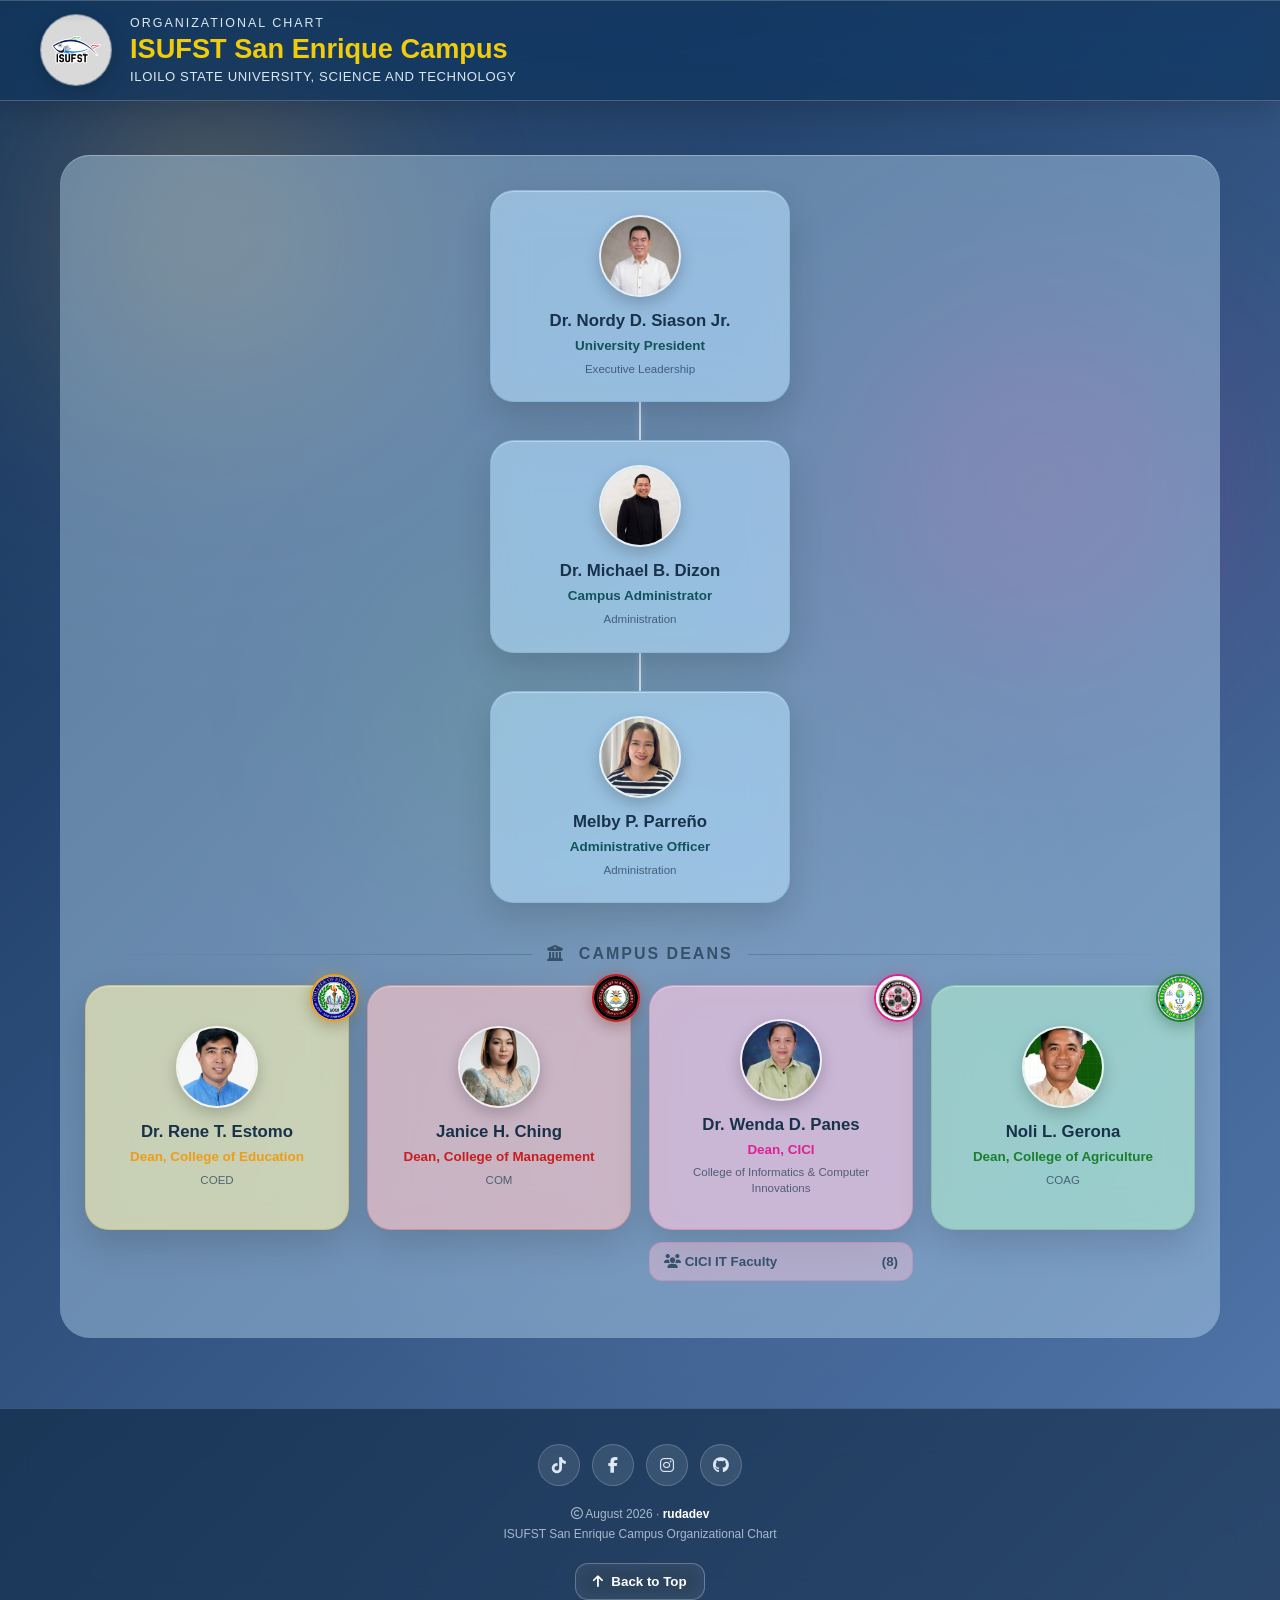
==== index.html @ d14c768d "first commit - campus leader" ====
<!DOCTYPE html>
<html lang="en">
<head>
    <meta charset="UTF-8">
    <meta name="viewport" content="width=device-width, initial-scale=1.0">

    <title>Organizational Chart | ISUFST San Enrique Campus</title>

    <!-- Font Awesome -->
    <link
        rel="stylesheet"
        href="https://cdnjs.cloudflare.com/ajax/libs/font-awesome/6.5.2/css/all.min.css"
    >

    <!-- Main Stylesheet -->
    <link rel="stylesheet" href="styles.css">
</head>

<body>

    <!-- =====================================================
         BACKGROUND AMBIENT BLOBS
    ====================================================== -->

    <div class="bg-blob blob-1"></div>
    <div class="bg-blob blob-2"></div>
    <div class="bg-blob blob-3"></div>


    <!-- =====================================================
         FIXED GLASS HEADER
    ====================================================== -->

    <header class="chart-header">

        <div class="header-brand">

            <div class="university-logo">

                <img
                    src="isufst_logo.jpeg"
                    alt="ISUFST Logo"
                    onerror="
                        this.style.display='none';
                        this.parentElement.classList.add('logo-placeholder');
                    "
                >

            </div>

            <div class="header-information">

                <div class="small-title">
                    Organizational Chart
                </div>

                <h1>
                    ISUFST San Enrique Campus
                </h1>

                <p>
                    ILOILO STATE UNIVERSITY, SCIENCE AND TECHNOLOGY
                </p>

            </div>

        </div>

    </header>


    <!-- =====================================================
         MAIN CONTENT
    ====================================================== -->

    <main class="container">

        <section class="organization">

            <!-- =================================================
                 UNIVERSITY PRESIDENT
            ================================================== -->

            <div class="person-level president-level">

                <article
                    class="person-card president-card"
                    data-theme="president"
                    data-name="Dr. Nordy D. Siason Jr."
                    data-role="University President"
                    data-dept="Executive Leadership"
                >

                    <div class="person-photo">

                        <img
                            src="university-president.webp"
                            alt="Dr. Nordy D. Siason Jr."
                        >

                    </div>

                    <div class="person-information">

                        <h2>
                            Dr. Nordy D. Siason Jr.
                        </h2>

                        <div class="person-role">
                            University President
                        </div>

                        <div class="person-department">
                            Executive Leadership
                        </div>

                    </div>

                </article>

            </div>


            <!-- CONNECTOR -->

            <div class="vertical-connector"></div>


            <!-- =================================================
                 CAMPUS ADMINISTRATOR
            ================================================== -->

            <div class="person-level">

                <article
                    class="person-card administration-card"
                    data-theme="admin"
                    data-name="Dr. Michael B. Dizon"
                    data-role="Campus Administrator"
                    data-dept="Administration"
                >

                    <div class="person-photo">

                        <img
                            src="campus-admin.webp"
                            alt="Dr. Michael B. Dizon"
                        >

                    </div>

                    <div class="person-information">

                        <h2>
                            Dr. Michael B. Dizon
                        </h2>

                        <div class="person-role">
                            Campus Administrator
                        </div>

                        <div class="person-department">
                            Administration
                        </div>

                    </div>

                </article>

            </div>


            <!-- CONNECTOR -->

            <div class="vertical-connector"></div>


            <!-- =================================================
                 ADMINISTRATIVE OFFICER
            ================================================== -->

            <div class="person-level">

                <article
                    class="person-card administration-card"
                    data-theme="admin"
                    data-name="Melby P. Parreño"
                    data-role="Administrative Officer"
                    data-dept="Administration"
                >

                    <div class="person-photo">

                        <img
                            src="admin-officer.jpg"
                            alt="Melby P. Parreño"
                        >

                    </div>

                    <div class="person-information">

                        <h2>
                            Melby P. Parreño
                        </h2>

                        <div class="person-role">
                            Administrative Officer
                        </div>

                        <div class="person-department">
                            Administration
                        </div>

                    </div>

                </article>

            </div>


            <!-- =================================================
                 CAMPUS DEANS TITLE
            ================================================== -->

            <div class="deans-title">

                <span></span>

                <h2>
                    <i class="fa-solid fa-building-columns"></i>
                    Campus Deans
                </h2>

                <span></span>

            </div>


            <!-- =================================================
                 DEANS GRID
            ================================================== -->

            <div class="deans-grid">


                <!-- =================================================
                     COED
                ================================================== -->

                <article
                    class="person-card dean-card theme-coed"
                    data-theme="coed"
                    data-name="Dr. Rene T. Estomo"
                    data-role="Dean, College of Education"
                    data-dept="COED"
                >

                    <div class="department-badge">

                        <img
                            src="COED.jpeg"
                            alt="COED"
                            onerror="
                                this.style.display='none';
                                this.parentElement.classList.add('badge-fallback');
                            "
                        >

                        <span>
                            COED
                        </span>

                    </div>


                    <div class="person-photo">

                        <img
                            src="coed-dean.jpg"
                            alt="Dr. Rene T. Estomo"
                        >

                    </div>


                    <div class="person-information">

                        <h2>
                            Dr. Rene T. Estomo
                        </h2>

                        <div class="person-role">
                            Dean, College of Education
                        </div>

                        <div class="person-department">
                            COED
                        </div>

                    </div>

                </article>


                <!-- =================================================
                     COM
                ================================================== -->

                <article
                    class="person-card dean-card theme-com"
                    data-theme="com"
                    data-name="Janice H. Ching"
                    data-role="Dean, College of Management"
                    data-dept="COM"
                >

                    <div class="department-badge">

                        <img
                            src="COM.jpg"
                            alt="COM"
                            onerror="
                                this.style.display='none';
                                this.parentElement.classList.add('badge-fallback');
                            "
                        >

                        <span>
                            COM
                        </span>

                    </div>


                    <div class="person-photo">

                        <img
                            src="com-dean.jpg"
                            alt="Janice H. Ching"
                        >

                    </div>


                    <div class="person-information">

                        <h2>
                            Janice H. Ching
                        </h2>

                        <div class="person-role">
                            Dean, College of Management
                        </div>

                        <div class="person-department">
                            COM
                        </div>

                    </div>

                </article>


                <!-- =================================================
                     CICI
                ================================================== -->

                <div class="cici-section">

                    <article
                        class="person-card dean-card theme-cici cici-card"
                        data-theme="cici"
                        data-name="Dr. Wenda D. Panes"
                        data-role="Dean, College of Informatics & Computer Innovations"
                        data-dept="CICI"
                    >

                        <div class="department-badge">

                            <img
                                src="CICI.jpg"
                                alt="CICI"
                                onerror="
                                    this.style.display='none';
                                    this.parentElement.classList.add('badge-fallback');
                                "
                            >

                            <span>
                                CICI
                            </span>

                        </div>


                        <div class="person-photo">

                            <img
                                src="cici-dean.webp"
                                alt="Dr. Wenda D. Panes"
                            >

                        </div>


                        <div class="person-information">

                            <h2>
                                Dr. Wenda D. Panes
                            </h2>

                            <div class="person-role">
                                Dean, CICI
                            </div>

                            <div class="person-department">
                                College of Informatics &amp; Computer Innovations
                            </div>

                        </div>

                    </article>


                    <!-- CICI FACULTY BUTTON -->

                    <button
                        class="toggle-faculty-btn"
                        type="button"
                        onclick="toggleFaculty()"
                        aria-expanded="false"
                    >

                        <span>
                            <i class="fa-solid fa-users"></i>
                            CICI IT Faculty
                        </span>

                        <strong>
                            (8)
                        </strong>

                    </button>


                    <!-- CICI FACULTY -->

                    <div
                        class="it-faculty-grid"
                        id="itFaculty"
                    >

                        <div class="faculty-cards">


                            <!-- FACULTY 1 -->

                            <article
                                class="faculty-card"
                                data-theme="cici"
                                data-name="Instr. Dave Allan Tagacay"
                                data-role="IT Instructor"
                                data-dept="CICI - Faculty"
                            >

                                <div class="faculty-photo">

                                    <img
                                        src="tagacay.webp"
                                        alt="Instr. Dave Allan Tagacay"
                                    >

                                </div>

                                <div>

                                    <h3>
                                        Instr. Dave Allan Tagacay
                                    </h3>

                                    <span>
                                        Faculty
                                    </span>

                                </div>

                            </article>


                            <!-- FACULTY 2 -->

                            <article
                                class="faculty-card"
                                data-theme="cici"
                                data-name="Dr. Analiza G. Alingalan"
                                data-role="IT Instructor"
                                data-dept="CICI - Faculty"
                            >

                                <div class="faculty-photo">

                                    <img
                                        src="analiza.webp"
                                        alt="Dr. Analiza G. Alingalan"
                                    >

                                </div>

                                <div>

                                    <h3>
                                        Dr. Analiza G. Alingalan
                                    </h3>

                                    <span>
                                        Faculty
                                    </span>

                                </div>

                            </article>


                            <!-- FACULTY 3 -->

                            <article
                                class="faculty-card"
                                data-theme="cici"
                                data-name="Dr. Wenna J. Bulnes"
                                data-role="IT Instructor"
                                data-dept="CICI - Faculty"
                            >

                                <div class="faculty-photo">

                                    <img
                                        src="bulnes.webp"
                                        alt="Dr. Wenna J. Bulnes"
                                    >

                                </div>

                                <div>

                                    <h3>
                                        Dr. Wenna J. Bulnes
                                    </h3>

                                    <span>
                                        Faculty
                                    </span>

                                </div>

                            </article>


                            <!-- FACULTY 4 -->

                            <article
                                class="faculty-card"
                                data-theme="cici"
                                data-name="Dr. Dythne P. Dacudao"
                                data-role="IT Instructor"
                                data-dept="CICI - Faculty"
                            >

                                <div class="faculty-photo">

                                    <img
                                        src="dacudao.webp"
                                        alt="Dr. Dythne P. Dacudao"
                                    >

                                </div>

                                <div>

                                    <h3>
                                        Dr. Dythne P. Dacudao
                                    </h3>

                                    <span>
                                        Faculty
                                    </span>

                                </div>

                            </article>


                            <!-- FACULTY 5 -->

                            <article
                                class="faculty-card"
                                data-theme="cici"
                                data-name="Instr. Ivan Silvestre"
                                data-role="IT Instructor"
                                data-dept="CICI - Faculty"
                            >

                                <div class="faculty-photo">

                                    <img
                                        src="ivan_silvestre.jpg"
                                        alt="Instr. Ivan Silvestre"
                                    >

                                </div>

                                <div>

                                    <h3>
                                        Instr. Ivan Silvestre
                                    </h3>

                                    <span>
                                        Faculty
                                    </span>

                                </div>

                            </article>


                            <!-- FACULTY 6 -->

                            <article
                                class="faculty-card"
                                data-theme="cici"
                                data-name="Dr. Ian P. Sugatan"
                                data-role="IT Instructor"
                                data-dept="CICI - Faculty"
                            >

                                <div class="faculty-photo">

                                    <img
                                        src="ian.webp"
                                        alt="Dr. Ian P. Sugatan"
                                    >

                                </div>

                                <div>

                                    <h3>
                                        Dr. Ian P. Sugatan
                                    </h3>

                                    <span>
                                        Faculty
                                    </span>

                                </div>

                            </article>


                            <!-- FACULTY 7 -->

                            <article
                                class="faculty-card"
                                data-theme="cici"
                                data-name="Michael Borcillo"
                                data-role="IT Staft"
                                data-dept="CICI - Staft"
                            >

                                <div class="faculty-photo">

                                    <img
                                        src="michael_borcillo.jpg"
                                        alt="Michael Borcillo"
                                    >

                                </div>

                                <div>

                                    <h3>
                                        Michael Borcillo
                                    </h3>

                                    <span>
                                        Staft
                                    </span>

                                </div>

                            </article>


                            <!-- FACULTY 8 -->

                            <article
                                class="faculty-card"
                                data-theme="cici"
                                data-name="Andrea Delos Santos"
                                data-role="IT Staft"
                                data-dept="CICI - Staft"
                            >

                                <div class="faculty-photo">

                                    <img
                                        src="andrea_delossantos.jpg"
                                        alt="Andrea Delos Santos"
                                    >

                                </div>

                                <div>

                                    <h3>
                                        Andrea Delos Santos
                                    </h3>

                                    <span>
                                        Staft
                                    </span>

                                </div>

                            </article>

                        </div>

                    </div>

                </div>


                <!-- =================================================
                     COAG
                ================================================== -->

                <article
                    class="person-card dean-card theme-coag"
                    data-theme="coag"
                    data-name="Noli L. Gerona"
                    data-role="Dean, College of Agriculture"
                    data-dept="COAG"
                >

                    <div class="department-badge">

                        <img
                            src="COAG.jpg"
                            alt="COAG"
                            onerror="
                                this.style.display='none';
                                this.parentElement.classList.add('badge-fallback');
                            "
                        >

                        <span>
                            COAG
                        </span>

                    </div>


                    <div class="person-photo">

                        <img
                            src="coag-dean.jpg"
                            alt="Noli L. Gerona"
                        >

                    </div>


                    <div class="person-information">

                        <h2>
                            Noli L. Gerona          </h2>

                        <div class="person-role">
                            Dean, College of Agriculture
                        </div>

                        <div class="person-department">
                            COAG
                        </div>

                    </div>

                </article>

            </div>

        </section>

    </main>


    <!-- =====================================================
         PROFILE MODAL
    ====================================================== -->

    <div
        class="profile-modal"
        id="profileModal"
        aria-hidden="true"
    >

        <div class="modal-content">

            <!-- CLOSE -->

            <button
                class="close-btn"
                type="button"
                onclick="closeModal()"
                aria-label="Close profile"
            >

                <i class="fa-solid fa-xmark"></i>

            </button>


            <!-- PROFILE HEADER -->

            <div class="modal-header">

                <div class="modal-photo">

                    <img
                        src="admin1.png"
                        id="modalPhoto"
                        alt="Profile"
                    >

                </div>


                <div class="modal-person-info">

                    <h2 id="modalName">
                        Name
                    </h2>

                    <span
                        class="modal-role"
                        id="modalRole"
                    >
                        Role
                    </span>

                    <span
                        class="modal-department"
                        id="modalDept"
                    >
                        Department
                    </span>

                </div>

            </div>


            <!-- PROFILE ACTIONS -->

            <div class="profile-actions">

                <!-- FACEBOOK -->

                <button
                    type="button"
                    class="profile-icon facebook-icon"
                    aria-label="Facebook"
                    title="Facebook"
                    onclick="profileIconAnimation(this)"
                >

                    <i class="fa-brands fa-facebook-f"></i>

                </button>


                <!-- EMAIL -->

                <button
                    type="button"
                    class="profile-icon email-icon"
                    aria-label="Email"
                    title="Email"
                    onclick="profileIconAnimation(this)"
                >

                    <i class="fa-solid fa-envelope"></i>

                </button>


                <!-- SEND MESSAGE -->

                <button
                    type="button"
                    class="send-message-btn"
                    onclick="profileMessageAnimation(this)"
                >

                    <i class="fa-regular fa-paper-plane"></i>

                    <span>
                        Send Message
                    </span>

                </button>

            </div>

        </div>

    </div>


    <!-- =====================================================
         FOOTER
    ====================================================== -->

    <footer class="site-footer">

        <div class="footer-inner">

            <!-- SOCIAL MEDIA -->

            <div class="footer-social">

                <!-- EDIT THESE LINKS -->

                <a
                    href="https://www.tiktok.com/@chesstica542319?_r=1&_t=ZS-99MPe6D2VCm"
                    target="_blank"
                    rel="noopener noreferrer"
                    aria-label="TikTok"
                    title="TikTok"
                >

                    <i class="fa-brands fa-tiktok"></i>

                </a>


                <a
                    href="https://www.facebook.com/sam.ruda.9"
                    target="_blank"
                    rel="noopener noreferrer"
                    aria-label="Facebook"
                    title="Facebook"
                >

                    <i class="fa-brands fa-facebook-f"></i>

                </a>


                <a
                    href="https://www.instagram.com/@chesstica542319/"
                    target="_blank"
                    rel="noopener noreferrer"
                    aria-label="Instagram"
                    title="Instagram"
                >

                    <i class="fa-brands fa-instagram"></i>

                </a>


                <a
                    href="https://github.com/chesstica542319/"
                    target="_blank"
                    rel="noopener noreferrer"
                    aria-label="GitHub"
                    title="GitHub"
                >

                    <i class="fa-brands fa-github"></i>

                </a>

            </div>


            <!-- COPYRIGHT -->

            <div class="footer-copyright">

                <p>
                    <i class="fa-regular fa-copyright"></i>
                    August 2026 ·
                    <strong>rudadev</strong>
                </p>

                <p>
                    ISUFST San Enrique Campus Organizational Chart
                </p>

            </div>


            <!-- BACK TO TOP -->

            <button
                class="back-to-top"
                id="backToTop"
                type="button"
                aria-label="Back to top"
            >

                <i class="fa-solid fa-arrow-up"></i>

                <span>
                    Back to Top
                </span>

            </button>

        </div>

    </footer>


    <!-- JAVASCRIPT -->

    <script src="scripts.js"></script>

</body>
</html>
---- styles.css ----
/* =========================================================
   ROOT
========================================================= */

:root {

    --bg-main: #102f55;
    --bg-secondary: #5579ae;
    --text-main: #f8fbff;
    --text-soft: #dce8f4;

    /* Light department colors */

    --admin: #12525b;
    --admin-light: rgba(190, 225, 248, 0.58);
    --admin-glow: rgba(108, 168, 216, 0.55);

    --coag: #1c7e2e;
    --coag-light: rgba(177, 231, 201, 0.65);
    --coag-glow: rgba(99, 181, 143, 0.50);

    --coed: #ed9e18;
    --coed-light: rgba(250, 239, 177, 0.68);
    --coed-glow: rgba(201, 173, 79, 0.50);

    --cici: #df2193;
    --cici-light: rgba(246, 196, 218, 0.68);
    --cici-glow: rgba(207, 120, 163, 0.50);

    --com: #c91d1d;
    --com-light: rgba(247, 195, 195, 0.68);
    --com-glow: rgba(201, 109, 109, 0.50);

}


/* =========================================================
   RESET
========================================================= */

* {
    box-sizing: border-box;
    margin: 0;
    padding: 0;
}


html {
    scroll-behavior: smooth;
}


body {

    min-height: 100vh;

    font-family:
        "Segoe UI",
        Tahoma,
        Geneva,
        Verdana,
        sans-serif;

    color: var(--text-main);

    background:
        radial-gradient(
            circle at 15% 10%,
            rgba(255,255,255,0.08),
            transparent 30%
        ),
        radial-gradient(
            circle at 50% 60%,
            rgba(255,255,255,0.07),
            transparent 40%
        ),
        linear-gradient(
            135deg,
            var(--bg-main),
            var(--bg-secondary)
        );

    overflow-x: hidden;
}


/* =========================================================
   AMBIENT BLOBS
========================================================= */

.bg-blob {

    position: fixed;

    border-radius: 50%;

    filter: blur(100px);

    pointer-events: none;

    z-index: -1;

    opacity: 0.22;
}


.blob-1 {

    width: 300px;
    height: 300px;

    top: 10%;
    left: 5%;

    background: var(--coed);
}


.blob-2 {

    width: 350px;
    height: 350px;

    right: 5%;
    top: 35%;

    background: var(--cici);
}


.blob-3 {

    width: 280px;
    height: 280px;

    left: 30%;
    bottom: 5%;

    background: var(--coag);
}


/* =========================================================
   FIXED GLASS HEADER
   KEEP DARK BLUE
========================================================= */

.chart-header {

    position: fixed;

    top: 0;
    left: 0;
    right: 0;

    z-index: 900;

    padding: 14px 30px;

    background:
        rgba(18, 52, 88, 0.68);

    border-bottom:
        1px solid rgba(255,255,255,0.22);

    backdrop-filter:
        blur(22px)
        saturate(140%);

    -webkit-backdrop-filter:
        blur(22px)
        saturate(140%);

    box-shadow:
        0 8px 30px rgba(0,0,0,0.18),
        inset 0 1px rgba(255,255,255,0.20);
}


.header-brand {

    width: min(1200px, 100%);

    margin: auto;

    display: flex;

    align-items: center;

    gap: 18px;
}


.university-logo {

    width: 72px;
    height: 72px;

    flex-shrink: 0;

    border-radius: 50%;

    overflow: hidden;

    display: flex;

    align-items: center;
    justify-content: center;

    background:
        rgba(255,255,255,0.18);

    border:
        1px solid rgba(255,255,255,0.35);

    box-shadow:
        0 5px 18px rgba(0,0,0,0.18),
        inset 0 1px rgba(255,255,255,0.4);
}


.university-logo img {

    width: 100%;
    height: 100%;

    object-fit: contain;
}


.header-information {
    min-width: 0;
}


.small-title {

    color: var(--text-soft);

    font-size: 0.78rem;

    text-transform: uppercase;

    letter-spacing: 2px;

    margin-bottom: 3px;
}


.header-information h1 {

    font-size: clamp(1.15rem, 2.5vw, 1.7rem);

    line-height: 1.2;

    font-weight: 750;

    color: #f0cc0d;
}


.header-information p {

    margin-top: 3px;

    font-size: clamp(0.62rem, 1.5vw, 0.82rem);

    color: var(--text-soft);

    letter-spacing: 0.6px;
}


/* =========================================================
   MAIN CONTAINER
========================================================= */

.container {

    width: min(1200px, 100%);

    margin: auto;

    padding:
        155px 20px
        50px;
}


/* =========================================================
   ORGANIZATIONAL CHART
   ENTIRE CHART = LIGHT BLUE
   NO BORDER
========================================================= */

.organization {

    width: 100%;

    padding:
        35px 25px
        45px;

    display: flex;

    flex-direction: column;

    align-items: center;

    background:
        rgba(190, 225, 248, 0.42);

    /* IMPORTANT: NO BORDER */

    border: none;

    border-radius: 30px;

    box-shadow:
        inset 0 1px rgba(255,255,255,0.30);
}


/* =========================================================
   PERSON LEVEL
========================================================= */

.person-level {

    display: flex;

    justify-content: center;

    width: 100%;
}


/* =========================================================
   CONNECTOR
========================================================= */

.vertical-connector {

    width: 2px;

    height: 38px;

    background:
        rgba(220,235,248,0.85);

    box-shadow:
        0 0 7px rgba(220,235,248,0.35);
}


/* =========================================================
   PERSON CARD
========================================================= */

.person-card {

    width: 300px;

    min-height: 190px;

    padding: 24px 20px;

    position: relative;

    text-align: center;

    cursor: pointer;

    border-radius: 24px;

    background:
        var(--admin-light);

    border:
        1px solid rgba(108,168,216,0.38);

    backdrop-filter:
        blur(18px)
        saturate(135%);

    -webkit-backdrop-filter:
        blur(18px)
        saturate(135%);

    box-shadow:
        0 15px 35px rgba(0,0,0,0.14),
        inset 0 1px rgba(255,255,255,0.35);

    transition:
        transform 0.3s ease,
        box-shadow 0.3s ease,
        background 0.3s ease,
        border-color 0.3s ease;
}


/* =========================================================
   CARD HOVER
========================================================= */

.person-card:hover {

    transform:
        translateY(-6px);

    border-color:
        var(--theme);

    box-shadow:
        0 15px 35px rgba(0,0,0,0.18),
        0 0 24px var(--theme-glow),
        inset 0 1px rgba(255,255,255,0.40);
}


.person-card:focus-visible {

    outline:
        2px solid var(--theme);

    outline-offset:
        4px;
}


/* =========================================================
   ADMIN
========================================================= */

.person-card[data-theme="admin"] {

    --theme: var(--admin);
    --theme-glow: var(--admin-glow);

    background:
        var(--admin-light);
}


/* =========================================================
   PRESIDENT
   LIGHT BLUE
========================================================= */

.person-card[data-theme="president"] {

    --theme: var(--admin);
    --theme-glow: var(--admin-glow);

    background:
        var(--admin-light);

    border-color:
        rgba(108,168,216,0.38);
}


/* =========================================================
   COAG
   LIGHT GREEN
========================================================= */

.person-card[data-theme="coag"] {

    --theme: var(--coag);
    --theme-glow: var(--coag-glow);

    background:
        var(--coag-light);

    border-color:
        rgba(99,181,143,0.42);
}


/* =========================================================
   COED
   LIGHT YELLOW
========================================================= */

.person-card[data-theme="coed"] {

    --theme: var(--coed);
    --theme-glow: var(--coed-glow);

    background:
        var(--coed-light);

    border-color:
        rgba(201,173,79,0.42);
}


/* =========================================================
   CICI
   LIGHT PINK
========================================================= */

.person-card[data-theme="cici"] {

    --theme: var(--cici);
    --theme-glow: var(--cici-glow);

    background:
        var(--cici-light);

    border-color:
        rgba(207,120,163,0.42);
}


/* =========================================================
   COM
   LIGHT RED
========================================================= */

.person-card[data-theme="com"] {

    --theme: var(--com);
    --theme-glow: var(--com-glow);

    background:
        var(--com-light);

    border-color:
        rgba(201,109,109,0.42);
}


/* =========================================================
   THEME CLASSES
========================================================= */

.theme-coag {

    --theme: var(--coag);
    --theme-glow: var(--coag-glow);
}


.theme-coed {

    --theme: var(--coed);
    --theme-glow: var(--coed-glow);
}


.theme-cici {

    --theme: var(--cici);
    --theme-glow: var(--cici-glow);
}


.theme-com {

    --theme: var(--com);
    --theme-glow: var(--com-glow);
}


/* =========================================================
   DEPARTMENT CARDS
========================================================= */

.deans-grid .theme-coag {

    background:
        var(--coag-light);
}


.deans-grid .theme-coed {

    background:
        var(--coed-light);
}


.deans-grid .theme-cici {

    background:
        var(--cici-light);
}


.deans-grid .theme-com {

    background:
        var(--com-light);
}


/* =========================================================
   PHOTO
========================================================= */

.person-photo {

    width: 82px;
    height: 82px;

    margin:
        0 auto 14px;

    border-radius: 50%;

    overflow: hidden;

    background:
        rgba(255,255,255,0.20);

    border:
        2px solid rgba(255,255,255,0.72);

    box-shadow:
        0 6px 16px rgba(0,0,0,0.20);
}


.person-photo img {

    width: 100%;
    height: 100%;

    object-fit: cover;

    display: block;
}


/* =========================================================
   PERSON TEXT
========================================================= */

.person-information h2 {

    font-size: 1.05rem;

    color: #19324b;

    margin-bottom: 6px;
}


.person-role {

    font-size: 0.84rem;

    font-weight: 650;

    color:
        var(--theme);

    line-height: 1.4;
}


.person-department {

    margin-top: 6px;

    font-size: 0.72rem;

    color:
        rgba(25,50,75,0.68);

    line-height: 1.35;
}


/* =========================================================
   DEANS TITLE
========================================================= */

.deans-title {

    width: 100%;

    margin:
        42px 0 22px;

    display: flex;

    align-items: center;

    gap: 15px;
}


.deans-title span {

    flex: 1;

    height: 1px;

    background:
        linear-gradient(
            90deg,
            transparent,
            rgba(25,50,75,0.25)
        );
}


.deans-title span:last-child {

    background:
        linear-gradient(
            90deg,
            rgba(25,50,75,0.25),
            transparent
        );
}


.deans-title h2 {

    flex-shrink: 0;

    font-size: 1rem;

    font-weight: 700;

    color:
        #35516b;

    text-transform: uppercase;

    letter-spacing: 2px;
}


.deans-title i {

    margin-right: 7px;
}


/* =========================================================
   DEANS GRID
========================================================= */

.deans-grid {

    width: 100%;

    display: grid;

    grid-template-columns:
        repeat(4, minmax(0, 1fr));

    gap: 18px;

    align-items: start;
}


.deans-grid > .dean-card,
.cici-section {

    width: 100%;
}


.deans-grid .dean-card {

    min-height: 245px;

    height: 245px;

    display: flex;

    flex-direction: column;

    justify-content: center;
}


/* =========================================================
   DEPARTMENT BADGE
========================================================= */

.department-badge {

    position: absolute;

    top: -12px;
    right: -10px;

    width: 48px;
    height: 48px;

    border-radius: 50%;

    overflow: hidden;

    display: flex;

    align-items: center;
    justify-content: center;

    background:
        rgba(255,255,255,0.35);

    border:
        2px solid var(--theme);

    box-shadow:
        0 5px 15px rgba(0,0,0,0.18),
        0 0 14px var(--theme-glow);
}


.department-badge img {

    width: 100%;
    height: 100%;

    object-fit: cover;
}


.department-badge span {

    display: none;

    color:
        var(--theme);

    font-size: 10px;

    font-weight: 800;
}


.department-badge.badge-fallback span {

    display: block;
}


/* =========================================================
   CICI SECTION
========================================================= */

.cici-section {

    display: flex;

    flex-direction: column;

    align-items: stretch;
}


.cici-section .dean-card {

    width: 100%;
}


/* =========================================================
   CICI FACULTY BUTTON
========================================================= */

.toggle-faculty-btn {

    width: 100%;

    margin-top: 12px;

    padding: 11px 14px;

    display: flex;

    align-items: center;

    justify-content: space-between;

    border-radius: 13px;

    border:
        1px solid rgba(207,120,163,0.42);

    color:
        #35516b;

    background:
        rgba(246,196,218,0.45);

    backdrop-filter:
        blur(10px);

    cursor: pointer;

    font-weight: 650;

    transition:
        0.25s ease;
}


.toggle-faculty-btn:hover {

    border-color:
        var(--cici);

    box-shadow:
        0 0 16px
        var(--cici-glow);

    transform:
        translateY(-2px);
}


.toggle-faculty-btn.faculty-open {

    background:
        rgba(246,196,218,0.65);
}


/* =========================================================
   FACULTY
========================================================= */

.it-faculty-grid {

    width: 100%;

    max-height: 0;

    overflow: hidden;

    opacity: 0;

    transition:
        max-height 0.45s ease,
        opacity 0.35s ease;

    margin-top: 12px;
}


.it-faculty-grid.expanded {

    max-height: 1500px;

    opacity: 1;
}


.faculty-cards {

    display: grid;

    grid-template-columns:
        repeat(2, minmax(0, 1fr));

    gap: 10px;
}


.faculty-card {

    min-height: 82px;

    padding: 11px;

    display: flex;

    align-items: center;

    gap: 10px;

    border-radius: 15px;

    background:
        rgba(246,196,218,0.42);

    border:
        1px solid rgba(207,120,163,0.30);

    color:
        #35516b;

    cursor: pointer;

    transition:
        0.25s ease;
}


.faculty-card:hover {

    transform:
        translateY(-3px);

    border-color:
        var(--cici);

    box-shadow:
        0 0 14px
        rgba(207,120,163,0.40);
}


.faculty-photo {

    width: 44px;
    height: 44px;

    flex-shrink: 0;

    border-radius: 50%;

    overflow: hidden;

    border:
        1px solid rgba(255,255,255,0.65);
}


.faculty-photo img {

    width: 100%;
    height: 100%;

    object-fit: cover;
}


.faculty-card h3 {

    font-size: 0.72rem;

    margin-bottom: 4px;

    color:
        #19324b;
}


.faculty-card span {

    font-size: 0.62rem;

    color:
        var(--cici);
}


/* =========================================================
   PROFILE MODAL
========================================================= */

.profile-modal {

    position: fixed;

    inset: 0;

    z-index: 2000;

    display: flex;

    align-items: center;
    justify-content: center;

    padding: 20px;

    background:
        rgba(7,25,45,0.58);

    backdrop-filter:
        blur(15px);

    -webkit-backdrop-filter:
        blur(15px);

    opacity: 0;

    visibility: hidden;

    transition:
        opacity 0.25s ease,
        visibility 0.25s ease;
}


.profile-modal.active {

    opacity: 1;

    visibility: visible;
}


.modal-content {

    width: min(480px, 100%);

    padding: 28px;

    position: relative;

    border-radius: 24px;

    background:
        rgba(235,244,250,0.94);

    color:
        #19324b;

    border:
        1px solid rgba(255,255,255,0.8);

    box-shadow:
        0 25px 60px rgba(0,0,0,0.35),
        inset 0 1px rgba(255,255,255,0.9);

    transform:
        scale(0.92);

    transition:
        transform 0.3s ease;
}


.profile-modal.active .modal-content {

    transform:
        scale(1);
}


/* =========================================================
   MODAL THEMES
   COLOR CHANGES WHEN CARD IS CLICKED
========================================================= */

.profile-modal[data-theme="admin"] .modal-content,
.profile-modal[data-theme="president"] .modal-content {

    background:
        rgba(190,225,248,0.88);
}


.profile-modal[data-theme="coag"] .modal-content {

    background:
        rgba(177,231,201,0.88);
}


.profile-modal[data-theme="coed"] .modal-content {

    background:
        rgba(250,239,177,0.90);
}


.profile-modal[data-theme="cici"] .modal-content {

    background:
        rgba(246,196,218,0.90);
}


.profile-modal[data-theme="com"] .modal-content {

    background:
        rgba(247,195,195,0.90);
}


/* =========================================================
   CLOSE BUTTON
========================================================= */

.close-btn {

    position: absolute;

    top: 12px;
    right: 16px;

    width: 36px;
    height: 36px;

    border: none;

    border-radius: 50%;

    background:
        rgba(20,55,85,0.08);

    color:
        #19324b;

    font-size: 25px;

    cursor: pointer;

    transition:
        0.2s;
}


.close-btn:hover {

    background:
        rgba(20,55,85,0.15);

    transform:
        rotate(90deg);
}


/* =========================================================
   MODAL HEADER
========================================================= */

.modal-header {

    display: flex;

    align-items: center;

    gap: 15px;

    padding-bottom: 18px;

    border-bottom:
        1px solid rgba(25,50,75,0.12);
}


.modal-photo {

    width: 72px;
    height: 72px;

    flex-shrink: 0;

    border-radius: 50%;

    overflow: hidden;

    border:
        3px solid rgba(108,168,216,0.6);
}


.modal-photo img {

    width: 100%;
    height: 100%;

    object-fit: cover;
}


.modal-header h2 {

    font-size: 1.25rem;

    margin-bottom: 5px;
}


.modal-role {

    display: block;

    font-size: 0.82rem;

    font-weight: 650;

    color:
        #35516b;

    margin-bottom: 7px;
}


.modal-department {

    display: inline-block;

    padding: 4px 10px;

    border-radius: 10px;

    background:
        rgba(255,255,255,0.38);

    font-size: 0.7rem;

    font-weight: 700;
}


/* =========================================================
   PROFILE ACTIONS
========================================================= */

.profile-actions {

    display: flex;

    align-items: center;

    justify-content: center;

    gap: 12px;

    padding-top: 20px;
}


.profile-icon {

    width: 44px;
    height: 44px;

    display: flex;

    align-items: center;
    justify-content: center;

    border-radius: 50%;

    border:
        1px solid rgba(25,50,75,0.15);

    background:
        rgba(255,255,255,0.38);

    color:
        #35516b;

    cursor: pointer;

    font-size: 18px;

    transition:
        transform 0.25s ease,
        background 0.25s ease,
        color 0.25s ease,
        box-shadow 0.25s ease;
}


.profile-icon:hover {

    transform:
        translateY(-3px);
}


.facebook-icon:hover {

    color:
        #1877f2;

    background:
        rgba(24,119,242,0.12);

    box-shadow:
        0 0 15px rgba(24,119,242,0.25);
}


.email-icon:hover {

    color:
        #ea4335;

    background:
        rgba(234,67,53,0.12);

    box-shadow:
        0 0 15px rgba(234,67,53,0.25);
}


/* =========================================================
   SEND MESSAGE
========================================================= */

.send-message-btn {

    min-height: 44px;

    padding:
        0 17px;

    display: inline-flex;

    align-items: center;

    justify-content: center;

    gap: 8px;

    border-radius: 13px;

    border:
        1px solid rgba(25,50,75,0.15);

    background:
        rgba(255,255,255,0.38);

    color:
        #35516b;

    cursor: pointer;

    font-weight: 650;

    transition:
        transform 0.25s ease,
        background 0.25s ease,
        box-shadow 0.25s ease;
}


.send-message-btn:hover {

    transform:
        translateY(-3px);

    background:
        rgba(255,255,255,0.55);

    box-shadow:
        0 0 15px rgba(25,50,75,0.15);
}


/* =========================================================
   CLICK ANIMATIONS
========================================================= */

.icon-clicked {

    animation:
        iconPulse 0.45s ease;
}


.message-clicked {

    animation:
        messagePulse 0.50s ease;
}


@keyframes iconPulse {

    0% {
        transform: scale(1);
    }

    50% {
        transform: scale(0.88) rotate(-5deg);
    }

    100% {
        transform: scale(1);
    }
}


@keyframes messagePulse {

    0% {
        transform: scale(1);
    }

    50% {
        transform: scale(0.96);
    }

    100% {
        transform: scale(1);
    }
}


/* =========================================================
   FOOTER
========================================================= */

.site-footer {

    margin-top: 20px;

    padding:
        35px 20px
        25px;

    background:
        rgba(8,31,55,0.55);

    border-top:
        1px solid rgba(255,255,255,0.16);

    backdrop-filter:
        blur(20px);

    -webkit-backdrop-filter:
        blur(20px);
}


.footer-inner {

    width:
        min(1100px, 100%);

    margin:
        auto;

    display:
        flex;

    flex-direction:
        column;

    align-items:
        center;

    gap:
        18px;

    text-align:
        center;
}


/* =========================================================
   FOOTER SOCIAL
========================================================= */

.footer-social {

    display:
        flex;

    gap:
        12px;
}


.footer-social a {

    width:
        42px;

    height:
        42px;

    display:
        flex;

    align-items:
        center;

    justify-content:
        center;

    border-radius:
        50%;

    color:
        var(--text-soft);

    text-decoration:
        none;

    background:
        rgba(255,255,255,0.10);

    border:
        1px solid rgba(255,255,255,0.20);

    transition:
        transform 0.25s ease,
        background 0.25s ease,
        color 0.25s ease,
        box-shadow 0.25s ease;
}


/* TikTok */

.footer-social a:nth-child(1):hover {

    color:
        #000000;

    background:
        rgba(255,255,255,0.90);

    box-shadow:
        0 0 18px rgba(37,244,238,0.45);
}


/* Facebook */

.footer-social a:nth-child(2):hover {

    color:
        #1877f2;

    background:
        rgba(255,255,255,0.90);

    box-shadow:
        0 0 18px rgba(24,119,242,0.45);
}


/* Instagram */

.footer-social a:nth-child(3):hover {

    color:
        #e4405f;

    background:
        rgba(255,255,255,0.90);

    box-shadow:
        0 0 18px rgba(228,64,95,0.45);
}


/* GitHub */

.footer-social a:nth-child(4):hover {

    color:
        #24292f;

    background:
        rgba(255,255,255,0.90);

    box-shadow:
        0 0 18px rgba(36,41,47,0.45);
}


.footer-social a:hover {

    transform:
        translateY(-4px);
}


/* =========================================================
   COPYRIGHT
========================================================= */

.footer-copyright {

    color:
        rgba(220,232,244,0.72);

    font-size:
        0.75rem;

    line-height:
        1.7;
}


.footer-copyright strong {

    color:
        #ffffff;
}


/* =========================================================
   BACK TO TOP
========================================================= */

.back-to-top {

    display:
        inline-flex;

    align-items:
        center;

    gap:
        8px;

    padding:
        10px 17px;

    border-radius:
        13px;

    border:
        1px solid rgba(255,255,255,0.25);

    color:
        #ffffff;

    background:
        rgba(255,255,255,0.10);

    backdrop-filter:
        blur(10px);

    cursor:
        pointer;

    font-weight:
        650;

    transition:
        0.25s ease;
}


.back-to-top:hover {

    transform:
        translateY(-3px);

    background:
        rgba(255,255,255,0.18);

    box-shadow:
        0 0 18px
        rgba(255,255,255,0.18);
}


/* =========================================================
   TABLET
========================================================= */

@media (max-width: 1000px) {

    .deans-grid {

        grid-template-columns:
            repeat(2, minmax(0, 1fr));
    }

}


/* =========================================================
   MOBILE
========================================================= */

@media (max-width: 650px) {

    .chart-header {

        padding:
            10px 14px;
    }


    .header-brand {

        gap:
            11px;
    }


    .university-logo {

        width:
            55px;

        height:
            55px;
    }


    .small-title {

        font-size:
            0.62rem;

        letter-spacing:
            1.2px;
    }


    .header-information h1 {

        font-size:
            1rem;
    }


    .header-information p {

        font-size:
            0.56rem;

        line-height:
            1.3;
    }


    .container {

        padding:
            125px 13px
            35px;
    }


    .organization {

        padding:
            25px 13px
            35px;

        border-radius:
            22px;
    }


    .person-card {

        width:
            100%;

        min-height:
            180px;
    }


    .deans-grid {

        grid-template-columns:
            1fr;

        gap:
            16px;
    }


    .deans-grid .dean-card {

        height:
            220px;

        min-height:
            220px;
    }


    .faculty-cards {

        grid-template-columns:
            1fr;
    }


    .modal-content {

        padding:
            24px 20px;
    }


    .modal-header h2 {

        font-size:
            1rem;
    }


    .profile-actions {

        flex-wrap:
            wrap;
    }

}


/* =========================================================
   SMALL PHONES
========================================================= */

@media (max-width: 400px) {

    .university-logo {

        width:
            48px;

        height:
            48px;
    }


    .header-information h1 {

        font-size:
            0.88rem;
    }


    .header-information p {

        font-size:
            0.5rem;
    }


    .person-card {

        padding:
            20px 16px;
    }


    .organization {

        padding:
            22px 10px
            30px;
    }

}


/* =========================================================
   REDUCED MOTION
========================================================= */

@media (prefers-reduced-motion: reduce) {

    * {

        scroll-behavior:
            auto !important;

        transition-duration:
            0.01ms !important;

        animation-duration:
            0.01ms !important;
    }

}
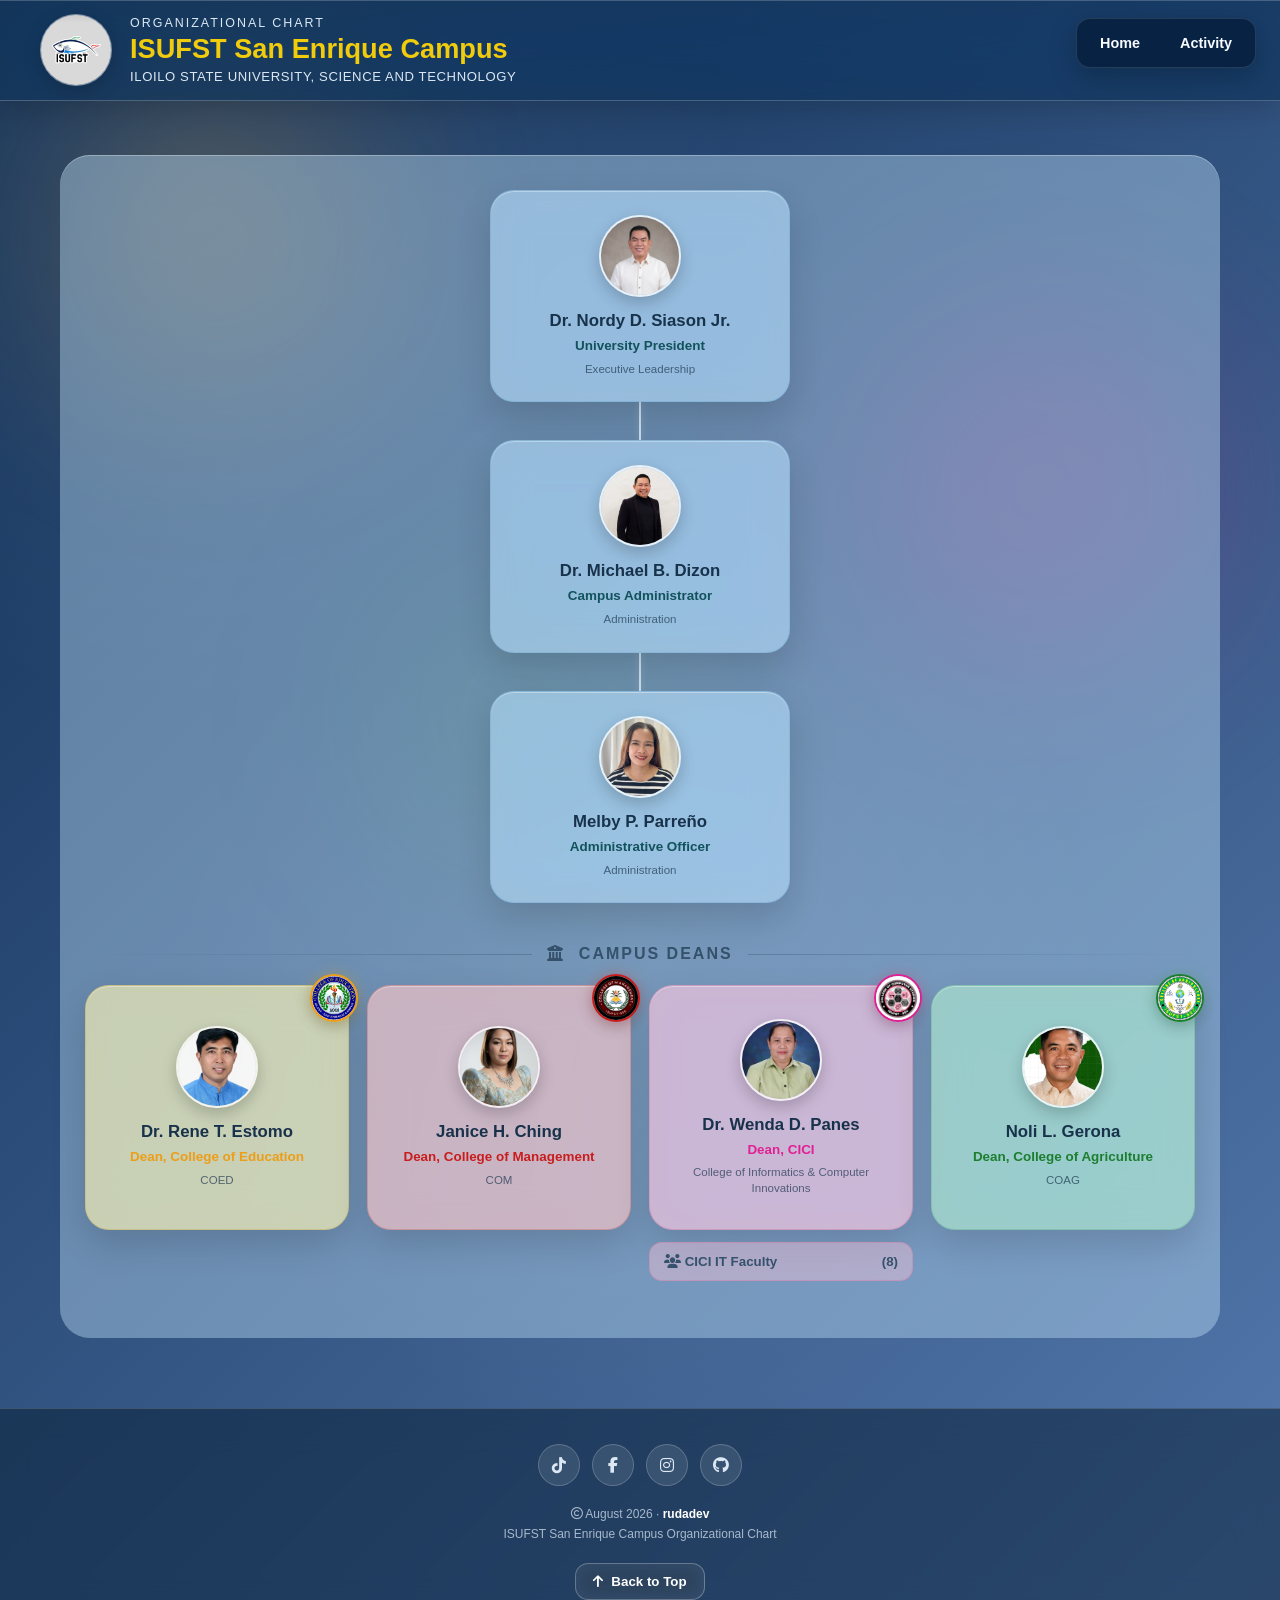
==== commit 4d8e5a03: "adding activity page" ====
--- a/index.html
+++ b/index.html
@@ -17,6 +17,24 @@
 </head>
 
 <body>
+
+    <!-- Navigation -->
+<nav class="site-nav" id="siteNav">
+    <button
+        class="nav-menu-toggle"
+        id="navMenuToggle"
+        type="button"
+        aria-label="Open navigation"
+        aria-expanded="false"
+    >
+        <i class="fas fa-bars"></i>
+    </button>
+
+    <div class="nav-links" id="navLinks">
+        <a href="index.html">Home</a>
+        <a href="activity.html">Activity</a>
+    </div>
+</nav>
 
     <!-- =====================================================
          BACKGROUND AMBIENT BLOBS
@@ -1029,6 +1047,7 @@
     <!-- JAVASCRIPT -->
 
     <script src="scripts.js"></script>
+    <script src="navbar.js"></script>
 
 </body>
-</html>+</html>
--- a/styles.css
+++ b/styles.css
@@ -1967,4 +1967,129 @@
             0.01ms !important;
     }
 
-}+}
+
+/* =========================================================
+   NAVIGATION BAR
+   ========================================================= */
+
+.site-nav {
+    position: fixed;
+    top: 18px;
+    right: 24px;
+    z-index: 1200;
+}
+
+/* Desktop navigation */
+.nav-links {
+    display: flex;
+    align-items: center;
+    gap: 8px;
+    padding: 7px;
+    background: rgba(7, 31, 63, 0.88);
+    border: 1px solid rgba(255, 255, 255, 0.12);
+    border-radius: 14px;
+    backdrop-filter: blur(14px);
+    -webkit-backdrop-filter: blur(14px);
+    box-shadow: 0 10px 28px rgba(0, 0, 0, 0.22);
+}
+
+.nav-links a {
+    display: block;
+    padding: 9px 16px;
+    color: #f8fbff;
+    text-decoration: none;
+    font-size: 0.9rem;
+    font-weight: 600;
+    border-radius: 9px;
+    transition:
+        background 0.2s ease,
+        color 0.2s ease,
+        transform 0.2s ease;
+}
+
+.nav-links a:hover {
+    background: rgba(255, 255, 255, 0.12);
+    color: #f0cc0d;
+    transform: translateY(-1px);
+}
+
+/* Mobile menu button */
+.nav-menu-toggle {
+    display: none;
+    width: 46px;
+    height: 46px;
+    border: 1px solid rgba(255, 255, 255, 0.14);
+    border-radius: 13px;
+    background: rgba(7, 31, 63, 0.9);
+    color: #f8fbff;
+    font-size: 1.15rem;
+    cursor: pointer;
+    backdrop-filter: blur(14px);
+    -webkit-backdrop-filter: blur(14px);
+    box-shadow: 0 8px 22px rgba(0, 0, 0, 0.22);
+    transition:
+        background 0.2s ease,
+        transform 0.2s ease;
+}
+
+.nav-menu-toggle:hover {
+    background: rgba(255, 255, 255, 0.12);
+}
+
+.nav-menu-toggle:active {
+    transform: scale(0.94);
+}
+
+
+/* =========================================================
+   MOBILE NAVIGATION
+   ========================================================= */
+
+@media (max-width: 650px) {
+
+    .site-nav {
+        top: 14px;
+        right: 7px;
+    }
+
+    .nav-menu-toggle {
+        display: flex;
+        align-items: center;
+        justify-content: center;
+    }
+
+    .nav-links {
+        position: absolute;
+        top: 54px;
+        right: 0;
+        left:auto;
+
+        display: flex;
+        flex-direction: column;
+        align-items: stretch;
+
+        width: 150px;
+        padding: 7px;
+
+        opacity: 0;
+        visibility: hidden;
+        transform: translateY(-8px) scale(0.97);
+        transform-origin: top right;
+
+        transition:
+            opacity 0.18s ease,
+            visibility 0.18s ease,
+            transform 0.18s ease;
+    }
+
+    .nav-links a {
+        width: 100%;
+    }
+
+    .site-nav.nav-open .nav-links {
+        opacity: 1;
+        visibility: visible;
+        transform: translateY(0) scale(1);
+    }
+}
